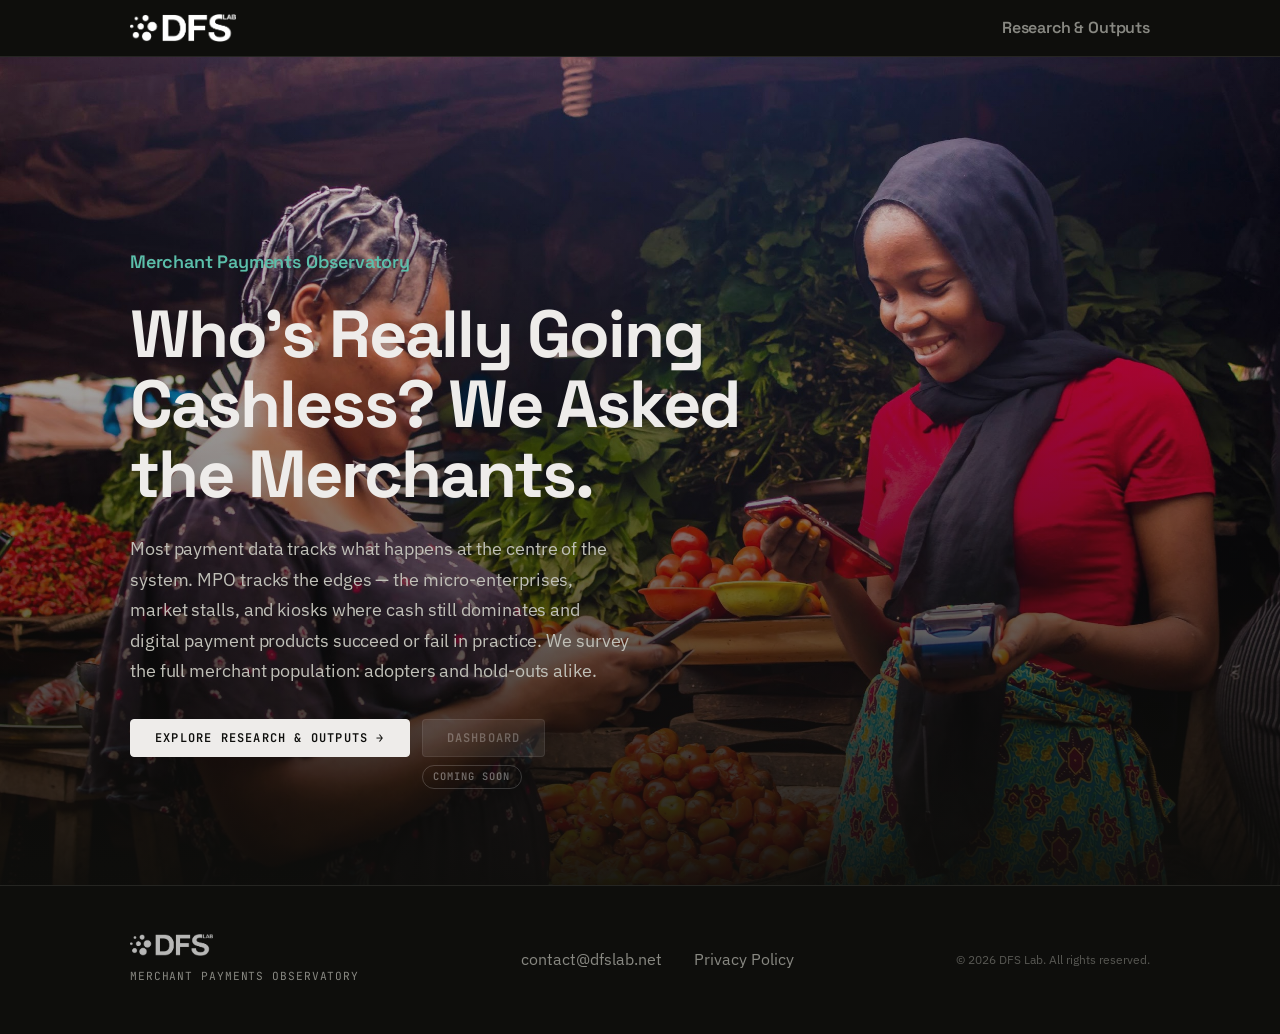
==== index.html @ a9be3bb3 "Add privacy policy page, remove Terms of Use, improve MPO title - Creates privacy.html with DFS Lab " ====
<!--
  ============================================================
  MPO — Merchant Payments Observatory — Splash Page
  ============================================================

  TECH STACK DECISION
  -------------------
  Plain HTML + CSS. No framework, no build step. The brief asks
  to "quickly spin up a website." A static file drops directly
  onto any host (Netlify, Vercel static, GitHub Pages, S3) with
  zero configuration. JS is not required here; all interactivity
  (disabled state, hover states) is handled in CSS.

  HOW THIS TRANSLATES JAKE'S BRIEF
  ---------------------------------
  Brief: "simple splash page with a short few sentences about
  the project with two paths — one to research/outputs, one to
  the dashboard (greyed out / under construction)."

  Page sections:
    1. <header>   — DFS Lab logo + nav link to Research & Outputs.
    2. <section.hero> — Project title, 2-sentence description, two
                        CTAs. Split layout: text left, photo right on
                        desktop. The photo is sourced directly from the
                        Ethiopia Merchant Survey deck.
    3. <section.reports> — Preview of what lives under Research & Outputs;
                           shows the real Ethiopia survey report and its
                           launch date. Gives visitors a reason to return.
    4. <footer>   — DFS Lab identity, contact, legal.

  Content hierarchy:
    - "Merchant Payments Observatory" eyebrow + "MPO" H1 establish
      identity immediately.
    - Description (from the real deck) explains the project before
      the user makes any click decision.
    - CTAs are visually clear: Research & Outputs is enabled (teal);
      Dashboard is suppressed (gray, "Coming Soon") to signal intent
      without confusion.

  Button states:
    - "Research & Outputs" → fully enabled, primary teal → research.html
    - "Dashboard" → aria-disabled, grayed out, pointer-events: none,
      "Coming Soon" badge. Intentionally labelled so users understand
      it is planned, not broken.

  FUTURE PAGES
  ------------
  When /dashboard is ready:
    - Remove aria-disabled="true", class "btn--disabled", and the
      <span class="badge badge--soon"> from the Dashboard button.
    - Change its href from "#" to "/dashboard" (or dashboard.html).
  ============================================================
-->
<!DOCTYPE html>
<html lang="en">
  <head>
    <meta charset="UTF-8" />
    <meta name="viewport" content="width=device-width, initial-scale=1.0" />

    <title>Merchant Payments Observatory | Digital Payment Research in Ethiopia, Nigeria &amp; Pakistan</title>
    <meta
      name="description"
      content="MPO is a multi-country research initiative producing nationally representative survey evidence on merchant digital payment adoption. Baseline findings for Ethiopia now available."
    />

    <link rel="icon" type="image/png" sizes="32x32" href="assets/favicon-32.png" />
    <link rel="apple-touch-icon" sizes="180x180" href="assets/favicon-180.png" />

    <link rel="preconnect" href="https://fonts.googleapis.com" />
    <link rel="preconnect" href="https://fonts.gstatic.com" crossorigin />
    <link
      href="https://fonts.googleapis.com/css2?family=IBM+Plex+Sans:ital,wght@0,400;0,500;0,600;0,700;1,400&family=JetBrains+Mono:wght@500;600;700&family=Space+Grotesk:wght@400;500;600;700&display=swap"
      rel="stylesheet"
    />

    <link rel="stylesheet" href="style.css" />
  </head>

  <body>
    <!-- ===================== HEADER / NAV ===================== -->
    <header class="site-header">
      <div class="container">
        <nav class="nav" aria-label="Main navigation">

          <!-- DFS Lab logo — sourced from the Ethiopia Merchant Survey deck -->
          <a href="/" class="nav__logo-link" aria-label="MPO — Merchant Payments Observatory home">
            <img
              src="assets/dfs-lab-logo.png"
              alt="DFS Lab"
              class="nav__logo"
              width="120"
              height="32"
            />
          </a>

          <div class="nav__links">
            <!-- Links to the Research & Outputs index page -->
            <a href="research.html" class="nav__link">Research &amp; Outputs</a>
            <!--
              Dashboard nav link omitted until /dashboard is live.
              When ready, add:
              <a href="dashboard.html" class="nav__link">Dashboard</a>
            -->
          </div>
        </nav>
      </div>
    </header>

    <!-- ===================== MAIN CONTENT ===================== -->
    <main>

      <!-- ---- HERO ---- -->
      <!--
        Split layout on desktop: text left, photo right.
        Photo (assets/hero-merchant.png) is taken directly from the
        Ethiopia Merchant Survey presentation deck.
      -->
      <section class="hero" aria-labelledby="hero-heading">
        <div class="container hero__inner">

          <div class="hero__content">
            <p class="hero__eyebrow hero__eyebrow--title">Merchant Payments Observatory</p>

            <h1 class="hero__title" id="hero-heading">Who's Really Going Cashless? We Asked the Merchants.</h1>

            <p class="hero__description">
              Most payment data tracks what happens at the centre of the system.
              MPO tracks the edges — the micro-enterprises, market stalls, and
              kiosks where cash still dominates and digital payment products
              succeed or fail in practice. We survey the full merchant
              population: adopters and hold-outs alike.
            </p>

            <div class="hero__ctas">

              <!-- PRIMARY CTA — links to the Research & Outputs index page -->
              <a href="research.html" class="btn btn--primary">
                Explore Research &amp; Outputs →
              </a>

              <!--
                SECONDARY CTA — Dashboard (disabled until live).
                UPDATE: When Dashboard is ready:
                  1. Remove aria-disabled="true"
                  2. Remove class "btn--disabled"
                  3. Change href from "#" to "dashboard.html"
                  4. Remove the <span class="badge badge--soon"> element
              -->
              <div class="cta-group__disabled-wrapper">
                <a
                  href="#"
                  class="btn btn--disabled"
                  aria-disabled="true"
                  tabindex="-1"
                  aria-label="Dashboard — coming soon"
                >
                  Dashboard
                </a>
                <span class="badge badge--soon">Coming Soon</span>
              </div>

            </div>
          </div>

        </div>
      </section>

    </main>

    <!-- ===================== FOOTER ===================== -->
    <footer class="site-footer">
      <div class="container footer__inner">

        <div class="footer__brand">
          <img
            src="assets/dfs-lab-logo.png"
            alt="DFS Lab"
            class="footer__logo"
          />
          <!-- UPDATE: Replace with real tagline if different -->
          <span class="footer__tagline">Merchant Payments Observatory</span>
        </div>

        <nav class="footer__links" aria-label="Footer navigation">
          <!-- UPDATE: Replace with real contact email and legal page URLs -->
          <a href="mailto:contact@dfslab.net" class="footer__link">
            contact@dfslab.net
          </a>
          <a href="privacy.html" class="footer__link">Privacy Policy</a>
        </nav>

        <!-- UPDATE: Update year as needed -->
        <p class="footer__legal">
          &copy; 2026 DFS Lab. All rights reserved.
        </p>

      </div>
    </footer>

  </body>
</html>
---- style.css ----
/*
  ============================================================
  MPO — Stylesheet
  Styled to match dfsweb ribbit theme
  ============================================================

  COLORS (dfsweb ribbit)
  ----------------------
  Background:      #0E0E0C
  Surface:         #151513
  Border:          #252522
  Border hover:    #3A3A36
  Text primary:    #EEECEA
  Text secondary:  #C0C0B8
  Text muted:      #888882
  Accent (teal):   #5BBFAA
  Accent hover:    #7DD4C2

  FONTS (dfsweb)
  --------------
  Display:  Space Grotesk  — headings
  Body:     IBM Plex Sans  — body copy
  Mono:     JetBrains Mono — eyebrows, labels, meta

  BUTTONS (ribbit)
  ----------------
  Primary: near-white fill (#EEECEA), dark text, teal on hover
  Outline: transparent, border #3A3A36, text secondary
  Radius: 4px (not pill)
  ============================================================
*/


/* ============================================================
   CUSTOM PROPERTIES
   ============================================================ */
:root {
  --color-accent:          #5BBFAA;
  --color-accent-hover:    #7DD4C2;
  --color-accent-dim:      #1A3D38;

  --color-bg:              #0E0E0C;
  --color-surface:         #151513;
  --color-border:          #252522;
  --color-border-hover:    #3A3A36;

  --color-text:            #EEECEA;
  --color-text-secondary:  #C0C0B8;
  --color-text-muted:      #888882;

  --color-disabled-bg:     #252522;
  --color-disabled-text:   #555550;

  /* Legacy aliases used in a few places */
  --color-primary:         #5BBFAA;
  --color-primary-dark:    #3FA390;
  --color-primary-light:   #1A3D38;
  --color-ink:             #EEECEA;

  --font-sans:     'IBM Plex Sans',  system-ui, -apple-system, sans-serif;
  --font-display:  'Space Grotesk',  'IBM Plex Sans', system-ui, sans-serif;
  --font-mono:     'JetBrains Mono', ui-monospace, 'Cascadia Code', monospace;

  --text-xs:   0.75rem;
  --text-sm:   1rem;
  --text-base: 1rem;
  --text-md:   1.125rem;
  --text-lg:   1.375rem;
  --text-xl:   1.75rem;
  --text-2xl:  2.25rem;
  --text-3xl:  3rem;

  --sp-1:  0.25rem;
  --sp-2:  0.5rem;
  --sp-3:  0.75rem;
  --sp-4:  1rem;
  --sp-5:  1.25rem;
  --sp-6:  1.5rem;
  --sp-8:  2rem;
  --sp-10: 2.5rem;
  --sp-12: 3rem;
  --sp-16: 4rem;
  --sp-20: 5rem;
  --sp-24: 6rem;

  /* Keep legacy space vars pointing at sp equivalents */
  --space-xs:  var(--sp-1);
  --space-sm:  var(--sp-2);
  --space-md:  var(--sp-4);
  --space-lg:  var(--sp-6);
  --space-xl:  var(--sp-8);
  --space-2xl: var(--sp-12);
  --space-3xl: var(--sp-16);
  --space-4xl: var(--sp-20);
  --space-5xl: var(--sp-24);

  --container-max: 1100px;
  --container-pad: var(--sp-10);

  --radius-sm:   4px;
  --radius-md:   8px;
  --radius-lg:   8px;
  --radius-xl:   8px;
  --radius-full: 9999px;

  --transition: 180ms ease;
  --transition-fast: 180ms ease;
  --transition-base: 180ms ease;
}


/* ============================================================
   RESET & BASE
   ============================================================ */
*, *::before, *::after {
  box-sizing: border-box;
  margin: 0;
  padding: 0;
}

html {
  font-size: 16px;
  scroll-behavior: smooth;
  -webkit-text-size-adjust: 100%;
}

body {
  font-family: var(--font-sans);
  font-size: var(--text-base);
  line-height: 1.6;
  color: var(--color-text);
  background-color: var(--color-bg);
  -webkit-font-smoothing: antialiased;
  -moz-osx-font-smoothing: grayscale;
}

img, svg { display: block; max-width: 100%; }
a { color: inherit; text-decoration: none; }
ul { list-style: none; }
button { font-family: inherit; cursor: pointer; }


/* ============================================================
   LAYOUT
   ============================================================ */
.container {
  width: 100%;
  max-width: var(--container-max);
  margin-inline: auto;
  padding-inline: var(--container-pad);
}

@media (max-width: 480px) {
  :root { --container-pad: var(--sp-5); }
}


/* ============================================================
   HEADER / NAV — flat, no blur (ribbit)
   ============================================================ */
.site-header {
  position: sticky;
  top: 0;
  z-index: 100;
  background-color: var(--color-bg);
  border-bottom: 1px solid var(--color-border);
}

.nav {
  display: flex;
  align-items: center;
  justify-content: space-between;
  height: 56px;
  gap: var(--sp-8);
}

.nav__logo-link {
  display: flex;
  align-items: center;
  text-decoration: none;
  flex-shrink: 0;
}

/* Invert logo to be visible on dark background */
.nav__logo {
  height: 28px;
  width: auto;
  display: block;
  filter: brightness(0) invert(1);
}

.nav__links {
  display: flex;
  align-items: center;
  gap: var(--sp-8);
}

.nav__link {
  font-family: var(--font-display);
  font-size: var(--text-base);
  font-weight: 600;
  letter-spacing: -0.01em;
  color: var(--color-text-muted);
  text-decoration: none;
  transition: color var(--transition);
}

.nav__link:hover { color: var(--color-text); }

.nav__link:focus-visible {
  outline: 2px solid var(--color-accent);
  outline-offset: 3px;
  border-radius: var(--radius-sm);
}


/* ============================================================
   BUTTONS — ribbit style
   ============================================================ */
.btn {
  display: inline-flex;
  align-items: center;
  justify-content: center;
  gap: var(--sp-2);
  padding: var(--sp-3) var(--sp-6);
  font-family: var(--font-mono);
  font-size: 0.75rem;
  font-weight: 600;
  letter-spacing: 0.1em;
  text-transform: uppercase;
  line-height: 1;
  border-radius: var(--radius-sm);
  border: 1.5px solid transparent;
  text-decoration: none;
  transition:
    background-color var(--transition),
    border-color var(--transition),
    color var(--transition);
  white-space: nowrap;
  cursor: pointer;
}

/* Primary — near-white fill, dark text; teal on hover */
.btn--primary {
  background-color: var(--color-text);
  border-color: var(--color-text);
  color: var(--color-bg);
}

.btn--primary:hover {
  background-color: var(--color-accent);
  border-color: var(--color-accent);
  color: var(--color-bg);
}

.btn--primary:focus-visible {
  outline: 2px solid var(--color-accent);
  outline-offset: 3px;
}

/* Outline — dark border, secondary text */
.btn--outline {
  background-color: transparent;
  border-color: var(--color-border-hover);
  color: var(--color-text-secondary);
}

.btn--outline:hover {
  border-color: var(--color-text-secondary);
  color: var(--color-text);
}

.btn--outline:focus-visible {
  outline: 2px solid var(--color-accent);
  outline-offset: 3px;
}

/* Disabled */
.btn--disabled {
  background-color: var(--color-disabled-bg);
  border-color: var(--color-disabled-bg);
  color: var(--color-disabled-text);
  cursor: not-allowed;
  pointer-events: none;
}

.cta-group__disabled-wrapper {
  display: flex;
  flex-direction: column;
  align-items: flex-start;
  gap: var(--sp-2);
}


/* ============================================================
   BADGES
   ============================================================ */
.badge {
  display: inline-flex;
  align-items: center;
  padding: 0.2rem 0.65rem;
  font-family: var(--font-mono);
  font-size: 0.65rem;
  font-weight: 600;
  letter-spacing: 0.1em;
  text-transform: uppercase;
  border-radius: var(--radius-full);
  border: 1px solid transparent;
  line-height: 1.5;
  white-space: nowrap;
}

.badge--soon {
  background-color: var(--color-surface);
  border-color: var(--color-border);
  color: var(--color-text-muted);
}

.badge--launching {
  background-color: var(--color-accent-dim);
  border-color: #2E6B5E;
  color: var(--color-accent);
}


/* ============================================================
   HERO — full-bleed background image
   ============================================================ */
.hero {
  position: relative;
  min-height: 92vh;
  display: flex;
  align-items: flex-end;
  background-color: var(--color-bg);
  background-image: url('assets/market-payment.jpg');
  background-size: cover;
  background-position: center 25%;
  overflow: hidden;
  padding-bottom: var(--sp-24);
}

.hero::before {
  content: '';
  position: absolute;
  inset: 0;
  background: linear-gradient(
    to top,
    rgba(14, 14, 12, 0.95) 0%,
    rgba(14, 14, 12, 0.55) 40%,
    rgba(14, 14, 12, 0.08) 100%
  );
}

.hero__inner {
  position: relative;
  z-index: 1;
  width: 100%;
}

.hero__content {
  display: flex;
  flex-direction: column;
  gap: var(--sp-6);
  max-width: 640px;
}

.hero__eyebrow {
  font-family: var(--font-mono);
  font-size: 0.7rem;
  font-weight: 600;
  letter-spacing: 0.14em;
  text-transform: uppercase;
  color: var(--color-accent);
}

.hero__eyebrow--title {
  font-family: var(--font-display);
  font-size: var(--text-md);
  font-weight: 600;
  letter-spacing: -0.01em;
  text-transform: none;
  color: var(--color-accent);
}

.hero__title {
  font-family: var(--font-display);
  font-size: clamp(2rem, 5.2vw, 4.2rem);
  font-weight: 700;
  letter-spacing: -0.03em;
  line-height: 1.05;
  color: var(--color-text);
}

.hero__description {
  font-family: var(--font-sans);
  font-size: var(--text-md);
  font-weight: 400;
  color: var(--color-text-secondary);
  line-height: 1.7;
  max-width: 500px;
  letter-spacing: -0.005em;
}

.hero__ctas {
  display: flex;
  flex-wrap: wrap;
  align-items: flex-start;
  gap: var(--sp-3);
  padding-top: var(--sp-2);
}

/* On dark hero background, primary button uses accent colour */
.hero .btn--primary {
  background-color: var(--color-text);
  border-color: var(--color-text);
  color: var(--color-bg);
}

.hero .btn--primary:hover {
  background-color: var(--color-accent);
  border-color: var(--color-accent);
}

.hero .btn--disabled {
  background-color: rgba(255, 255, 255, 0.08);
  border-color: rgba(255, 255, 255, 0.08);
  color: rgba(255, 255, 255, 0.28);
}

.hero .badge--soon {
  background-color: transparent;
  border-color: rgba(255, 255, 255, 0.18);
  color: rgba(255, 255, 255, 0.38);
}


/* ============================================================
   FOOTER
   ============================================================ */
.site-footer {
  background-color: var(--color-bg);
  border-top: 1px solid var(--color-border);
  padding-block: var(--sp-12);
}

.footer__inner {
  display: flex;
  flex-direction: column;
  gap: var(--sp-8);
}

@media (min-width: 768px) {
  .footer__inner {
    flex-direction: row;
    align-items: center;
    justify-content: space-between;
  }
}

.footer__brand {
  display: flex;
  flex-direction: column;
  gap: var(--sp-3);
}

.footer__logo {
  height: 22px;
  width: auto;
  display: block;
  align-self: flex-start;
  filter: brightness(0) invert(1);
  opacity: 0.7;
}

.footer__tagline {
  font-family: var(--font-mono);
  font-size: 0.7rem;
  letter-spacing: 0.08em;
  text-transform: uppercase;
  color: var(--color-text-muted);
}

.footer__links {
  display: flex;
  flex-wrap: wrap;
  gap: var(--sp-4) var(--sp-8);
  align-items: center;
}

.footer__link {
  font-size: var(--text-base);
  color: var(--color-text-muted);
  text-decoration: none;
  transition: color var(--transition);
}

.footer__link:hover { color: var(--color-text); }

.footer__link:focus-visible {
  outline: 2px solid var(--color-accent);
  outline-offset: 3px;
  border-radius: var(--radius-sm);
}

.footer__legal {
  font-size: 0.75rem;
  color: var(--color-text-muted);
  opacity: 0.6;
}

@media (min-width: 768px) {
  .footer__legal { text-align: right; white-space: nowrap; }
}


/* ============================================================
   MOBILE
   ============================================================ */
@media (max-width: 575px) {
  .hero {
    min-height: 85vh;
    padding-bottom: var(--sp-16);
    background-position: 60% 25%;
  }
}


/* ============================================================
   ACCESSIBILITY — reduced motion
   ============================================================ */
@media (prefers-reduced-motion: reduce) {
  *, *::before, *::after {
    transition-duration: 0.01ms !important;
    animation-duration: 0.01ms !important;
  }
}
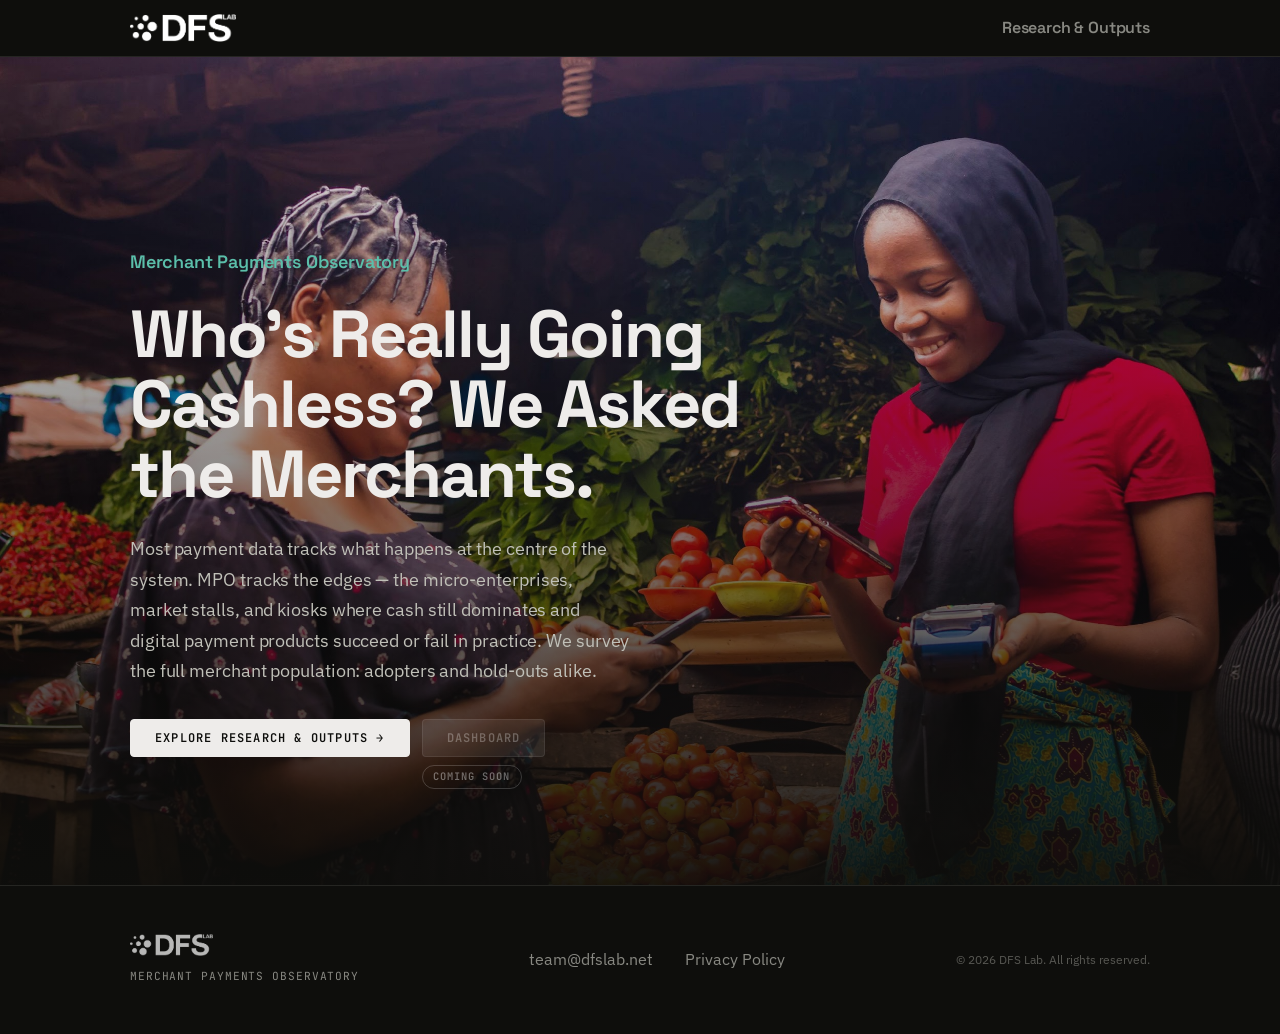
==== commit 42a11042: "Update footer email to team@dfslab.net across all pages Co-Authored-By: Claude Sonnet 4.6 <noreply@a" ====
--- a/index.html
+++ b/index.html
@@ -183,8 +183,8 @@
 
         <nav class="footer__links" aria-label="Footer navigation">
           <!-- UPDATE: Replace with real contact email and legal page URLs -->
-          <a href="mailto:contact@dfslab.net" class="footer__link">
-            contact@dfslab.net
+          <a href="mailto:team@dfslab.net" class="footer__link">
+            team@dfslab.net
           </a>
           <a href="privacy.html" class="footer__link">Privacy Policy</a>
         </nav>
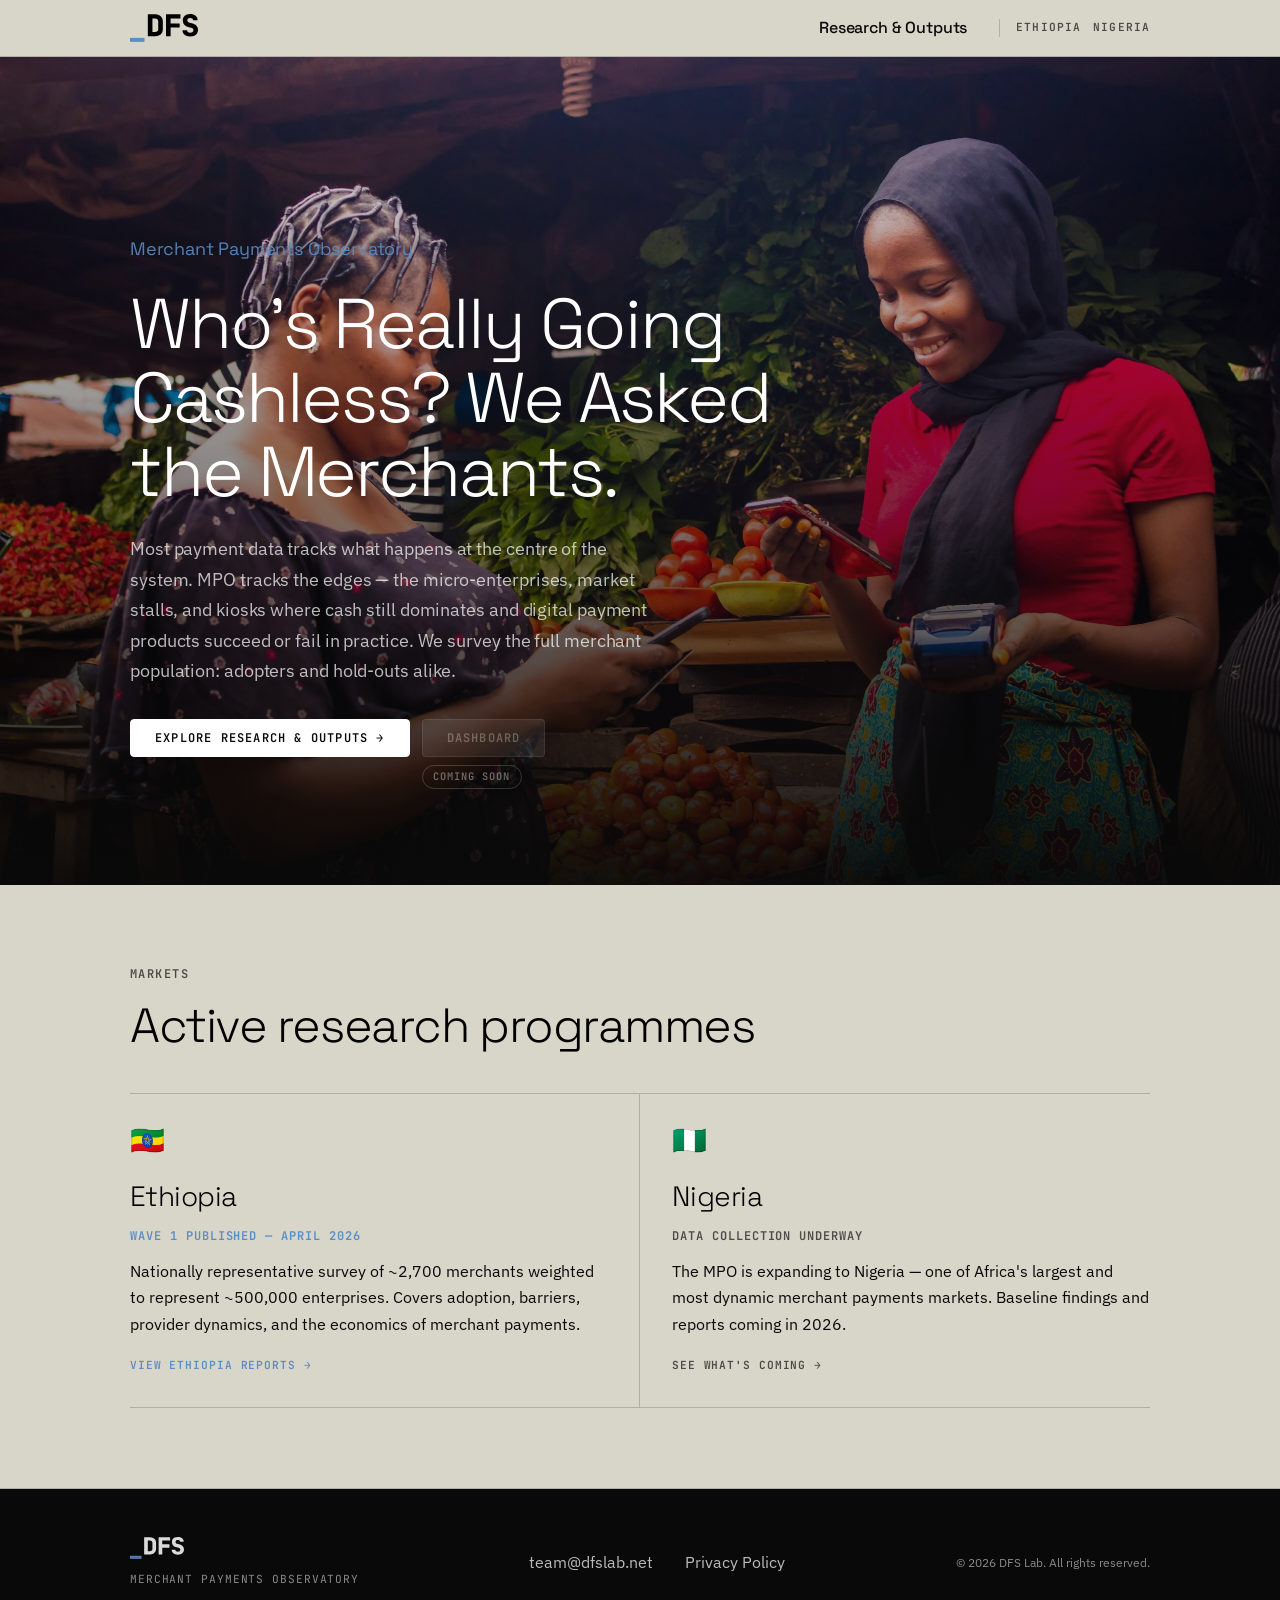
==== commit b6eaa877: "Rebrand to DFS mono theme and add Nigeria country support - Apply DFS mono theme: warm stone #D8D5C9" ====
--- a/index.html
+++ b/index.html
@@ -1,66 +1,13 @@
-<!--
-  ============================================================
-  MPO — Merchant Payments Observatory — Splash Page
-  ============================================================
-
-  TECH STACK DECISION
-  -------------------
-  Plain HTML + CSS. No framework, no build step. The brief asks
-  to "quickly spin up a website." A static file drops directly
-  onto any host (Netlify, Vercel static, GitHub Pages, S3) with
-  zero configuration. JS is not required here; all interactivity
-  (disabled state, hover states) is handled in CSS.
-
-  HOW THIS TRANSLATES JAKE'S BRIEF
-  ---------------------------------
-  Brief: "simple splash page with a short few sentences about
-  the project with two paths — one to research/outputs, one to
-  the dashboard (greyed out / under construction)."
-
-  Page sections:
-    1. <header>   — DFS Lab logo + nav link to Research & Outputs.
-    2. <section.hero> — Project title, 2-sentence description, two
-                        CTAs. Split layout: text left, photo right on
-                        desktop. The photo is sourced directly from the
-                        Ethiopia Merchant Survey deck.
-    3. <section.reports> — Preview of what lives under Research & Outputs;
-                           shows the real Ethiopia survey report and its
-                           launch date. Gives visitors a reason to return.
-    4. <footer>   — DFS Lab identity, contact, legal.
-
-  Content hierarchy:
-    - "Merchant Payments Observatory" eyebrow + "MPO" H1 establish
-      identity immediately.
-    - Description (from the real deck) explains the project before
-      the user makes any click decision.
-    - CTAs are visually clear: Research & Outputs is enabled (teal);
-      Dashboard is suppressed (gray, "Coming Soon") to signal intent
-      without confusion.
-
-  Button states:
-    - "Research & Outputs" → fully enabled, primary teal → research.html
-    - "Dashboard" → aria-disabled, grayed out, pointer-events: none,
-      "Coming Soon" badge. Intentionally labelled so users understand
-      it is planned, not broken.
-
-  FUTURE PAGES
-  ------------
-  When /dashboard is ready:
-    - Remove aria-disabled="true", class "btn--disabled", and the
-      <span class="badge badge--soon"> from the Dashboard button.
-    - Change its href from "#" to "/dashboard" (or dashboard.html).
-  ============================================================
--->
 <!DOCTYPE html>
 <html lang="en">
   <head>
     <meta charset="UTF-8" />
     <meta name="viewport" content="width=device-width, initial-scale=1.0" />
 
-    <title>Merchant Payments Observatory | Digital Payment Research in Ethiopia, Nigeria &amp; Pakistan</title>
+    <title>Merchant Payments Observatory | Digital Payment Research in Ethiopia &amp; Nigeria</title>
     <meta
       name="description"
-      content="MPO is a multi-country research initiative producing nationally representative survey evidence on merchant digital payment adoption. Baseline findings for Ethiopia now available."
+      content="MPO is a multi-country research initiative producing nationally representative survey evidence on merchant digital payment adoption. Baseline findings for Ethiopia now available; Nigeria launching 2026."
     />
 
     <link rel="icon" type="image/png" sizes="32x32" href="assets/favicon-32.png" />
@@ -82,25 +29,20 @@
       <div class="container">
         <nav class="nav" aria-label="Main navigation">
 
-          <!-- DFS Lab logo — sourced from the Ethiopia Merchant Survey deck -->
           <a href="/" class="nav__logo-link" aria-label="MPO — Merchant Payments Observatory home">
             <img
-              src="assets/dfs-lab-logo.png"
-              alt="DFS Lab"
+              src="assets/logo-primary.svg"
+              alt="DFS"
               class="nav__logo"
-              width="120"
-              height="32"
             />
           </a>
 
           <div class="nav__links">
-            <!-- Links to the Research & Outputs index page -->
             <a href="research.html" class="nav__link">Research &amp; Outputs</a>
-            <!--
-              Dashboard nav link omitted until /dashboard is live.
-              When ready, add:
-              <a href="dashboard.html" class="nav__link">Dashboard</a>
-            -->
+            <div class="nav__country-links">
+              <a href="research.html#ethiopia" class="nav__country-link">Ethiopia</a>
+              <a href="research.html#nigeria" class="nav__country-link">Nigeria</a>
+            </div>
           </div>
         </nav>
       </div>
@@ -110,11 +52,6 @@
     <main>
 
       <!-- ---- HERO ---- -->
-      <!--
-        Split layout on desktop: text left, photo right.
-        Photo (assets/hero-merchant.png) is taken directly from the
-        Ethiopia Merchant Survey presentation deck.
-      -->
       <section class="hero" aria-labelledby="hero-heading">
         <div class="container hero__inner">
 
@@ -133,19 +70,10 @@
 
             <div class="hero__ctas">
 
-              <!-- PRIMARY CTA — links to the Research & Outputs index page -->
               <a href="research.html" class="btn btn--primary">
                 Explore Research &amp; Outputs →
               </a>
 
-              <!--
-                SECONDARY CTA — Dashboard (disabled until live).
-                UPDATE: When Dashboard is ready:
-                  1. Remove aria-disabled="true"
-                  2. Remove class "btn--disabled"
-                  3. Change href from "#" to "dashboard.html"
-                  4. Remove the <span class="badge badge--soon"> element
-              -->
               <div class="cta-group__disabled-wrapper">
                 <a
                   href="#"
@@ -165,6 +93,56 @@
         </div>
       </section>
 
+      <!-- ---- COUNTRIES ---- -->
+      <section class="countries" aria-labelledby="countries-heading">
+        <div class="container">
+
+          <div class="countries__header">
+            <p class="countries__eyebrow">Markets</p>
+            <h2 class="countries__title" id="countries-heading">Active research programmes</h2>
+          </div>
+
+          <div class="countries__grid">
+
+            <!-- Ethiopia — live -->
+            <a href="research.html#ethiopia" class="country-card country-card--active">
+              <div class="country-card__flag">🇪🇹</div>
+              <div class="country-card__body">
+                <p class="country-card__name">Ethiopia</p>
+                <p class="country-card__status">Wave 1 published — April 2026</p>
+                <p class="country-card__desc">
+                  Nationally representative survey of ~2,700 merchants weighted
+                  to represent ~500,000 enterprises. Covers adoption, barriers,
+                  provider dynamics, and the economics of merchant payments.
+                </p>
+              </div>
+              <span class="country-card__cta">
+                View Ethiopia reports →
+              </span>
+            </a>
+
+            <!-- Nigeria — launching -->
+            <a href="research.html#nigeria" class="country-card">
+              <div class="country-card__flag">🇳🇬</div>
+              <div class="country-card__body">
+                <p class="country-card__name">Nigeria</p>
+                <p class="country-card__status">Data collection underway</p>
+                <p class="country-card__desc">
+                  The MPO is expanding to Nigeria — one of Africa's largest and
+                  most dynamic merchant payments markets. Baseline findings
+                  and reports coming in 2026.
+                </p>
+              </div>
+              <span class="country-card__cta country-card__cta--muted">
+                See what's coming →
+              </span>
+            </a>
+
+          </div>
+
+        </div>
+      </section>
+
     </main>
 
     <!-- ===================== FOOTER ===================== -->
@@ -173,23 +151,20 @@
 
         <div class="footer__brand">
           <img
-            src="assets/dfs-lab-logo.png"
-            alt="DFS Lab"
+            src="assets/logo-reverse.svg"
+            alt="DFS"
             class="footer__logo"
           />
-          <!-- UPDATE: Replace with real tagline if different -->
           <span class="footer__tagline">Merchant Payments Observatory</span>
         </div>
 
         <nav class="footer__links" aria-label="Footer navigation">
-          <!-- UPDATE: Replace with real contact email and legal page URLs -->
           <a href="mailto:team@dfslab.net" class="footer__link">
             team@dfslab.net
           </a>
           <a href="privacy.html" class="footer__link">Privacy Policy</a>
         </nav>
 
-        <!-- UPDATE: Update year as needed -->
         <p class="footer__legal">
           &copy; 2026 DFS Lab. All rights reserved.
         </p>
--- a/style.css
+++ b/style.css
@@ -1,32 +1,35 @@
 /*
   ============================================================
   MPO — Stylesheet
-  Styled to match dfsweb ribbit theme
+  Aligned to DFS brand — "mono" theme
   ============================================================
 
-  COLORS (dfsweb ribbit)
-  ----------------------
-  Background:      #0E0E0C
-  Surface:         #151513
-  Border:          #252522
-  Border hover:    #3A3A36
-  Text primary:    #EEECEA
-  Text secondary:  #C0C0B8
-  Text muted:      #888882
-  Accent (teal):   #5BBFAA
-  Accent hover:    #7DD4C2
-
-  FONTS (dfsweb)
-  --------------
-  Display:  Space Grotesk  — headings
-  Body:     IBM Plex Sans  — body copy
-  Mono:     JetBrains Mono — eyebrows, labels, meta
-
-  BUTTONS (ribbit)
-  ----------------
-  Primary: near-white fill (#EEECEA), dark text, teal on hover
-  Outline: transparent, border #3A3A36, text secondary
-  Radius: 4px (not pill)
+  MONO THEME (dfsweb data-theme="mono")
+  --------------------------------------
+  Background:      #D8D5C9  (warm stone — all sections same surface)
+  Border:          rgba(0,0,0,0.18)
+  Border hover:    rgba(0,0,0,0.36)
+  Text primary:    #000000
+  Text secondary:  #090909
+  Text muted:      rgba(9,9,9,0.68)
+  Accent (blue):   #5B8DC5
+  Dark panel:      #090909 (footer)
+  Dark text:       #FFFFFF / rgba whites
+
+  BUTTONS
+  -------
+  Primary: black fill, stone text; hover → steel blue + white
+  Outline: transparent, dark border, dark text
+
+  CARDS
+  -----
+  Flat — transparent bg, no border-radius, border-bottom only
+
+  FONTS (DFS brand)
+  -----------------
+  Display:  Space Grotesk 300 — headings (thin)
+  Body:     IBM Plex Sans
+  Mono:     JetBrains Mono — labels, eyebrows, buttons
   ============================================================
 */
 
@@ -35,27 +38,27 @@
    CUSTOM PROPERTIES
    ============================================================ */
 :root {
-  --color-accent:          #5BBFAA;
-  --color-accent-hover:    #7DD4C2;
-  --color-accent-dim:      #1A3D38;
-
-  --color-bg:              #0E0E0C;
-  --color-surface:         #151513;
-  --color-border:          #252522;
-  --color-border-hover:    #3A3A36;
-
-  --color-text:            #EEECEA;
-  --color-text-secondary:  #C0C0B8;
-  --color-text-muted:      #888882;
-
-  --color-disabled-bg:     #252522;
-  --color-disabled-text:   #555550;
-
-  /* Legacy aliases used in a few places */
-  --color-primary:         #5BBFAA;
-  --color-primary-dark:    #3FA390;
-  --color-primary-light:   #1A3D38;
-  --color-ink:             #EEECEA;
+  --color-accent:          #5B8DC5;
+  --color-accent-hover:    #5B8DC5;
+  --color-accent-dim:      rgba(91, 141, 197, 0.12);
+
+  --color-bg:              #D8D5C9;   /* warm stone */
+  --color-surface:         #D8D5C9;   /* no elevation — same as bg */
+  --color-border:          rgba(0, 0, 0, 0.18);
+  --color-border-hover:    rgba(0, 0, 0, 0.36);
+
+  --color-text:            #000000;
+  --color-text-secondary:  #090909;
+  --color-text-muted:      rgba(9, 9, 9, 0.68);
+
+  --color-disabled-bg:     rgba(0, 0, 0, 0.1);
+  --color-disabled-text:   rgba(9, 9, 9, 0.35);
+
+  /* Dark panel tokens (footer, overlays) */
+  --mono-dark:             #090909;
+  --mono-dark-text:        #FFFFFF;
+  --mono-dark-secondary:   rgba(255, 255, 255, 0.72);
+  --mono-dark-muted:       rgba(255, 255, 255, 0.52);
 
   --font-sans:     'IBM Plex Sans',  system-ui, -apple-system, sans-serif;
   --font-display:  'Space Grotesk',  'IBM Plex Sans', system-ui, sans-serif;
@@ -83,29 +86,14 @@
   --sp-20: 5rem;
   --sp-24: 6rem;
 
-  /* Keep legacy space vars pointing at sp equivalents */
-  --space-xs:  var(--sp-1);
-  --space-sm:  var(--sp-2);
-  --space-md:  var(--sp-4);
-  --space-lg:  var(--sp-6);
-  --space-xl:  var(--sp-8);
-  --space-2xl: var(--sp-12);
-  --space-3xl: var(--sp-16);
-  --space-4xl: var(--sp-20);
-  --space-5xl: var(--sp-24);
-
   --container-max: 1100px;
   --container-pad: var(--sp-10);
 
   --radius-sm:   4px;
   --radius-md:   8px;
-  --radius-lg:   8px;
-  --radius-xl:   8px;
   --radius-full: 9999px;
 
   --transition: 180ms ease;
-  --transition-fast: 180ms ease;
-  --transition-base: 180ms ease;
 }
 
 
@@ -139,6 +127,12 @@
 ul { list-style: none; }
 button { font-family: inherit; cursor: pointer; }
 
+:focus-visible {
+  outline: 2px solid var(--color-accent);
+  outline-offset: 3px;
+  border-radius: var(--radius-sm);
+}
+
 
 /* ============================================================
    LAYOUT
@@ -156,7 +150,7 @@
 
 
 /* ============================================================
-   HEADER / NAV — flat, no blur (ribbit)
+   HEADER / NAV — flat stone, no blur
    ============================================================ */
 .site-header {
   position: sticky;
@@ -181,12 +175,10 @@
   flex-shrink: 0;
 }
 
-/* Invert logo to be visible on dark background */
 .nav__logo {
   height: 28px;
   width: auto;
   display: block;
-  filter: brightness(0) invert(1);
 }
 
 .nav__links {
@@ -198,14 +190,18 @@
 .nav__link {
   font-family: var(--font-display);
   font-size: var(--text-base);
-  font-weight: 600;
+  font-weight: 500;
   letter-spacing: -0.01em;
-  color: var(--color-text-muted);
+  color: var(--color-text-secondary);
   text-decoration: none;
   transition: color var(--transition);
 }
 
-.nav__link:hover { color: var(--color-text); }
+.nav__link:hover { color: var(--color-accent); }
+
+.nav__link--active {
+  color: var(--color-text);
+}
 
 .nav__link:focus-visible {
   outline: 2px solid var(--color-accent);
@@ -213,9 +209,32 @@
   border-radius: var(--radius-sm);
 }
 
-
-/* ============================================================
-   BUTTONS — ribbit style
+/* Country sub-links in nav */
+.nav__country-links {
+  display: flex;
+  align-items: center;
+  gap: var(--sp-3);
+  padding-left: var(--sp-4);
+  border-left: 1px solid var(--color-border);
+}
+
+.nav__country-link {
+  font-family: var(--font-mono);
+  font-size: 0.7rem;
+  font-weight: 600;
+  letter-spacing: 0.1em;
+  text-transform: uppercase;
+  color: var(--color-text-muted);
+  text-decoration: none;
+  transition: color var(--transition);
+}
+
+.nav__country-link:hover { color: var(--color-accent); }
+
+
+/* ============================================================
+   BUTTONS — mono style
+   Primary: black fill, stone text; hover → blue
    ============================================================ */
 .btn {
   display: inline-flex;
@@ -230,7 +249,7 @@
   text-transform: uppercase;
   line-height: 1;
   border-radius: var(--radius-sm);
-  border: 1.5px solid transparent;
+  border: 1px solid transparent;
   text-decoration: none;
   transition:
     background-color var(--transition),
@@ -240,7 +259,7 @@
   cursor: pointer;
 }
 
-/* Primary — near-white fill, dark text; teal on hover */
+/* Primary — black fill, stone text; blue on hover */
 .btn--primary {
   background-color: var(--color-text);
   border-color: var(--color-text);
@@ -250,7 +269,7 @@
 .btn--primary:hover {
   background-color: var(--color-accent);
   border-color: var(--color-accent);
-  color: var(--color-bg);
+  color: #FFFFFF;
 }
 
 .btn--primary:focus-visible {
@@ -258,7 +277,7 @@
   outline-offset: 3px;
 }
 
-/* Outline — dark border, secondary text */
+/* Outline */
 .btn--outline {
   background-color: transparent;
   border-color: var(--color-border-hover);
@@ -266,7 +285,7 @@
 }
 
 .btn--outline:hover {
-  border-color: var(--color-text-secondary);
+  border-color: var(--color-text);
   color: var(--color-text);
 }
 
@@ -311,27 +330,33 @@
 }
 
 .badge--soon {
-  background-color: var(--color-surface);
+  background-color: transparent;
   border-color: var(--color-border);
   color: var(--color-text-muted);
 }
 
 .badge--launching {
   background-color: var(--color-accent-dim);
-  border-color: #2E6B5E;
+  border-color: rgba(91, 141, 197, 0.3);
   color: var(--color-accent);
 }
 
-
-/* ============================================================
-   HERO — full-bleed background image
+.badge--nigeria {
+  background-color: rgba(200, 160, 60, 0.12);
+  border-color: rgba(200, 160, 60, 0.3);
+  color: rgba(140, 90, 0, 0.9);
+}
+
+
+/* ============================================================
+   HERO — full-bleed photo on stone-themed page
    ============================================================ */
 .hero {
   position: relative;
   min-height: 92vh;
   display: flex;
   align-items: flex-end;
-  background-color: var(--color-bg);
+  background-color: var(--mono-dark);
   background-image: url('assets/market-payment.jpg');
   background-size: cover;
   background-position: center 25%;
@@ -345,9 +370,9 @@
   inset: 0;
   background: linear-gradient(
     to top,
-    rgba(14, 14, 12, 0.95) 0%,
-    rgba(14, 14, 12, 0.55) 40%,
-    rgba(14, 14, 12, 0.08) 100%
+    rgba(9, 9, 9, 0.97) 0%,
+    rgba(9, 9, 9, 0.55) 40%,
+    rgba(9, 9, 9, 0.1) 100%
   );
 }
 
@@ -361,43 +386,44 @@
   display: flex;
   flex-direction: column;
   gap: var(--sp-6);
-  max-width: 640px;
-}
-
+  max-width: 680px;
+}
+
+/* Hero text — always on dark photo, always light */
 .hero__eyebrow {
   font-family: var(--font-mono);
   font-size: 0.7rem;
   font-weight: 600;
   letter-spacing: 0.14em;
   text-transform: uppercase;
-  color: var(--color-accent);
+  color: rgba(91, 141, 197, 0.9);
 }
 
 .hero__eyebrow--title {
   font-family: var(--font-display);
   font-size: var(--text-md);
-  font-weight: 600;
+  font-weight: 400;
   letter-spacing: -0.01em;
   text-transform: none;
-  color: var(--color-accent);
+  color: rgba(91, 141, 197, 0.9);
 }
 
 .hero__title {
   font-family: var(--font-display);
-  font-size: clamp(2rem, 5.2vw, 4.2rem);
-  font-weight: 700;
+  font-size: clamp(2.2rem, 5.5vw, 4.5rem);
+  font-weight: 300;
   letter-spacing: -0.03em;
   line-height: 1.05;
-  color: var(--color-text);
+  color: #FFFFFF;
 }
 
 .hero__description {
   font-family: var(--font-sans);
   font-size: var(--text-md);
   font-weight: 400;
-  color: var(--color-text-secondary);
+  color: var(--mono-dark-secondary);
   line-height: 1.7;
-  max-width: 500px;
+  max-width: 520px;
   letter-spacing: -0.005em;
 }
 
@@ -409,16 +435,17 @@
   padding-top: var(--sp-2);
 }
 
-/* On dark hero background, primary button uses accent colour */
+/* Hero buttons — white fill on dark photo, matching mono pattern */
 .hero .btn--primary {
-  background-color: var(--color-text);
-  border-color: var(--color-text);
-  color: var(--color-bg);
+  background-color: #FFFFFF;
+  border-color: #FFFFFF;
+  color: var(--mono-dark);
 }
 
 .hero .btn--primary:hover {
   background-color: var(--color-accent);
   border-color: var(--color-accent);
+  color: #FFFFFF;
 }
 
 .hero .btn--disabled {
@@ -435,12 +462,146 @@
 
 
 /* ============================================================
-   FOOTER
+   COUNTRIES SECTION — homepage market overview
+   ============================================================ */
+.countries {
+  padding-block: var(--sp-20);
+  border-bottom: 1px solid var(--color-border);
+}
+
+.countries__header {
+  margin-bottom: var(--sp-10);
+}
+
+.countries__eyebrow {
+  font-family: var(--font-mono);
+  font-size: var(--text-xs);
+  font-weight: 600;
+  letter-spacing: 0.12em;
+  text-transform: uppercase;
+  color: var(--color-text-muted);
+  margin-bottom: var(--sp-4);
+}
+
+.countries__title {
+  font-family: var(--font-display);
+  font-size: clamp(1.8rem, 4vw, 3rem);
+  font-weight: 300;
+  letter-spacing: -0.03em;
+  line-height: 1.1;
+  color: var(--color-text);
+}
+
+.countries__grid {
+  display: grid;
+  grid-template-columns: 1fr;
+  gap: 0;
+  border-top: 1px solid var(--color-border);
+}
+
+@media (min-width: 600px) {
+  .countries__grid {
+    grid-template-columns: 1fr 1fr;
+  }
+}
+
+/* Flat mono card — border-bottom only, no radius, no shadow */
+.country-card {
+  display: flex;
+  flex-direction: column;
+  gap: var(--sp-5);
+  padding: var(--sp-8) 0;
+  border-bottom: 1px solid var(--color-border);
+  text-decoration: none;
+  color: inherit;
+  transition: background var(--transition);
+}
+
+@media (min-width: 600px) {
+  .country-card:nth-child(odd) {
+    padding-right: var(--sp-8);
+    border-right: 1px solid var(--color-border);
+  }
+  .country-card:nth-child(even) {
+    padding-left: var(--sp-8);
+  }
+}
+
+.country-card:hover {
+  background: rgba(0, 0, 0, 0.03);
+}
+
+.country-card__flag {
+  font-size: 1.75rem;
+  line-height: 1;
+}
+
+.country-card__body {
+  flex: 1;
+  display: flex;
+  flex-direction: column;
+  gap: var(--sp-2);
+}
+
+.country-card__name {
+  font-family: var(--font-display);
+  font-size: var(--text-xl);
+  font-weight: 300;
+  letter-spacing: -0.02em;
+  color: var(--color-text);
+}
+
+.country-card__status {
+  font-family: var(--font-mono);
+  font-size: var(--text-xs);
+  font-weight: 600;
+  letter-spacing: 0.08em;
+  text-transform: uppercase;
+  color: var(--color-text-muted);
+}
+
+.country-card--active .country-card__status {
+  color: var(--color-accent);
+}
+
+.country-card__desc {
+  font-family: var(--font-sans);
+  font-size: var(--text-base);
+  color: var(--color-text-secondary);
+  line-height: 1.65;
+  margin-top: var(--sp-1);
+}
+
+.country-card__cta {
+  font-family: var(--font-mono);
+  font-size: 0.7rem;
+  font-weight: 600;
+  letter-spacing: 0.08em;
+  text-transform: uppercase;
+  color: var(--color-accent);
+  display: flex;
+  align-items: center;
+  gap: var(--sp-2);
+  transition: gap var(--transition);
+}
+
+.country-card:hover .country-card__cta {
+  gap: var(--sp-3);
+}
+
+.country-card__cta--muted {
+  color: var(--color-text-muted);
+}
+
+
+/* ============================================================
+   FOOTER — dark panel (mono dark)
    ============================================================ */
 .site-footer {
-  background-color: var(--color-bg);
-  border-top: 1px solid var(--color-border);
+  background-color: var(--mono-dark);
+  border-top: none;
   padding-block: var(--sp-12);
+  color: var(--mono-dark-text);
 }
 
 .footer__inner {
@@ -468,8 +629,7 @@
   width: auto;
   display: block;
   align-self: flex-start;
-  filter: brightness(0) invert(1);
-  opacity: 0.7;
+  opacity: 0.85;
 }
 
 .footer__tagline {
@@ -477,7 +637,7 @@
   font-size: 0.7rem;
   letter-spacing: 0.08em;
   text-transform: uppercase;
-  color: var(--color-text-muted);
+  color: var(--mono-dark-muted);
 }
 
 .footer__links {
@@ -489,12 +649,12 @@
 
 .footer__link {
   font-size: var(--text-base);
-  color: var(--color-text-muted);
+  color: var(--mono-dark-secondary);
   text-decoration: none;
   transition: color var(--transition);
 }
 
-.footer__link:hover { color: var(--color-text); }
+.footer__link:hover { color: var(--color-accent); }
 
 .footer__link:focus-visible {
   outline: 2px solid var(--color-accent);
@@ -504,8 +664,7 @@
 
 .footer__legal {
   font-size: 0.75rem;
-  color: var(--color-text-muted);
-  opacity: 0.6;
+  color: var(--mono-dark-muted);
 }
 
 @media (min-width: 768px) {
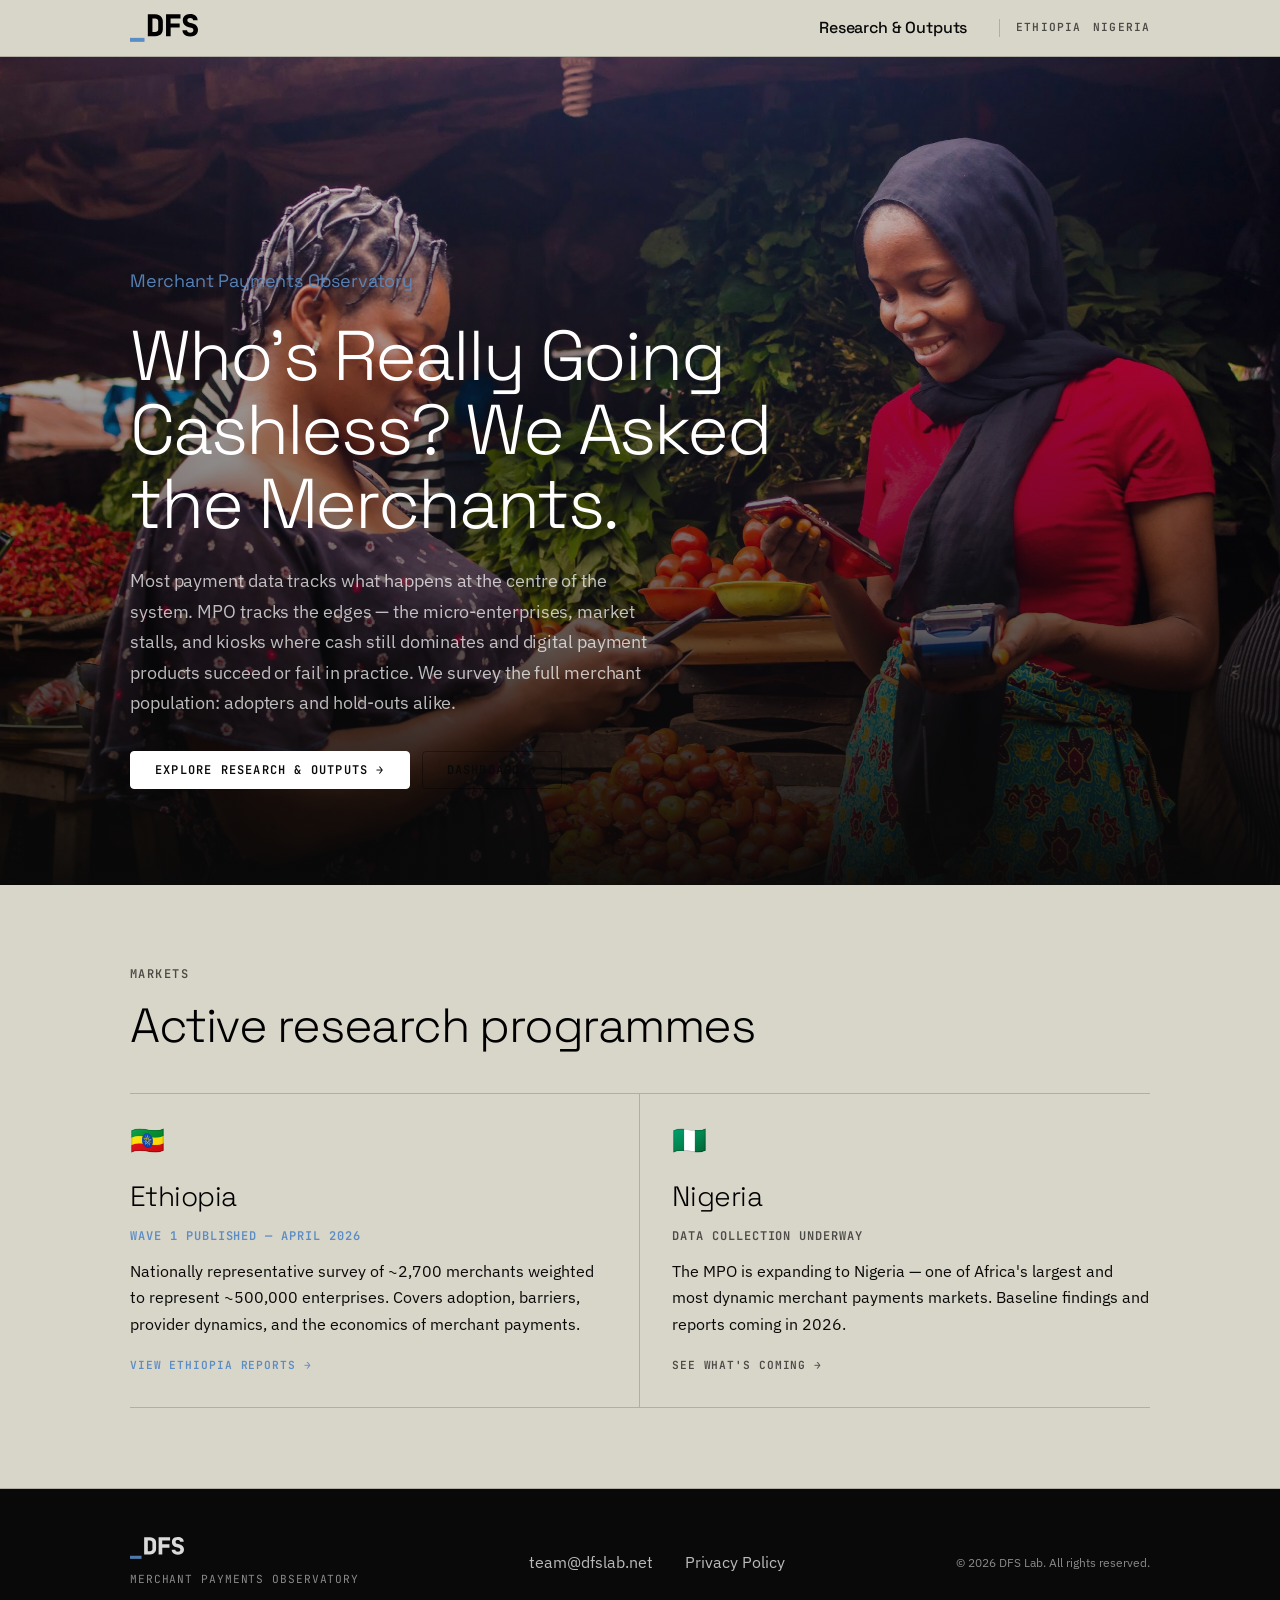
==== commit 5ab46067: "Enable Dashboard link to mpodashboard.dfslab.net Co-Authored-By: Claude Sonnet 4.6 <noreply@anthropi" ====
--- a/index.html
+++ b/index.html
@@ -74,18 +74,9 @@
                 Explore Research &amp; Outputs →
               </a>
 
-              <div class="cta-group__disabled-wrapper">
-                <a
-                  href="#"
-                  class="btn btn--disabled"
-                  aria-disabled="true"
-                  tabindex="-1"
-                  aria-label="Dashboard — coming soon"
-                >
-                  Dashboard
-                </a>
-                <span class="badge badge--soon">Coming Soon</span>
-              </div>
+              <a href="http://mpodashboard.dfslab.net/dashboard" class="btn btn--outline" target="_blank" rel="noopener">
+                Dashboard →
+              </a>
 
             </div>
           </div>
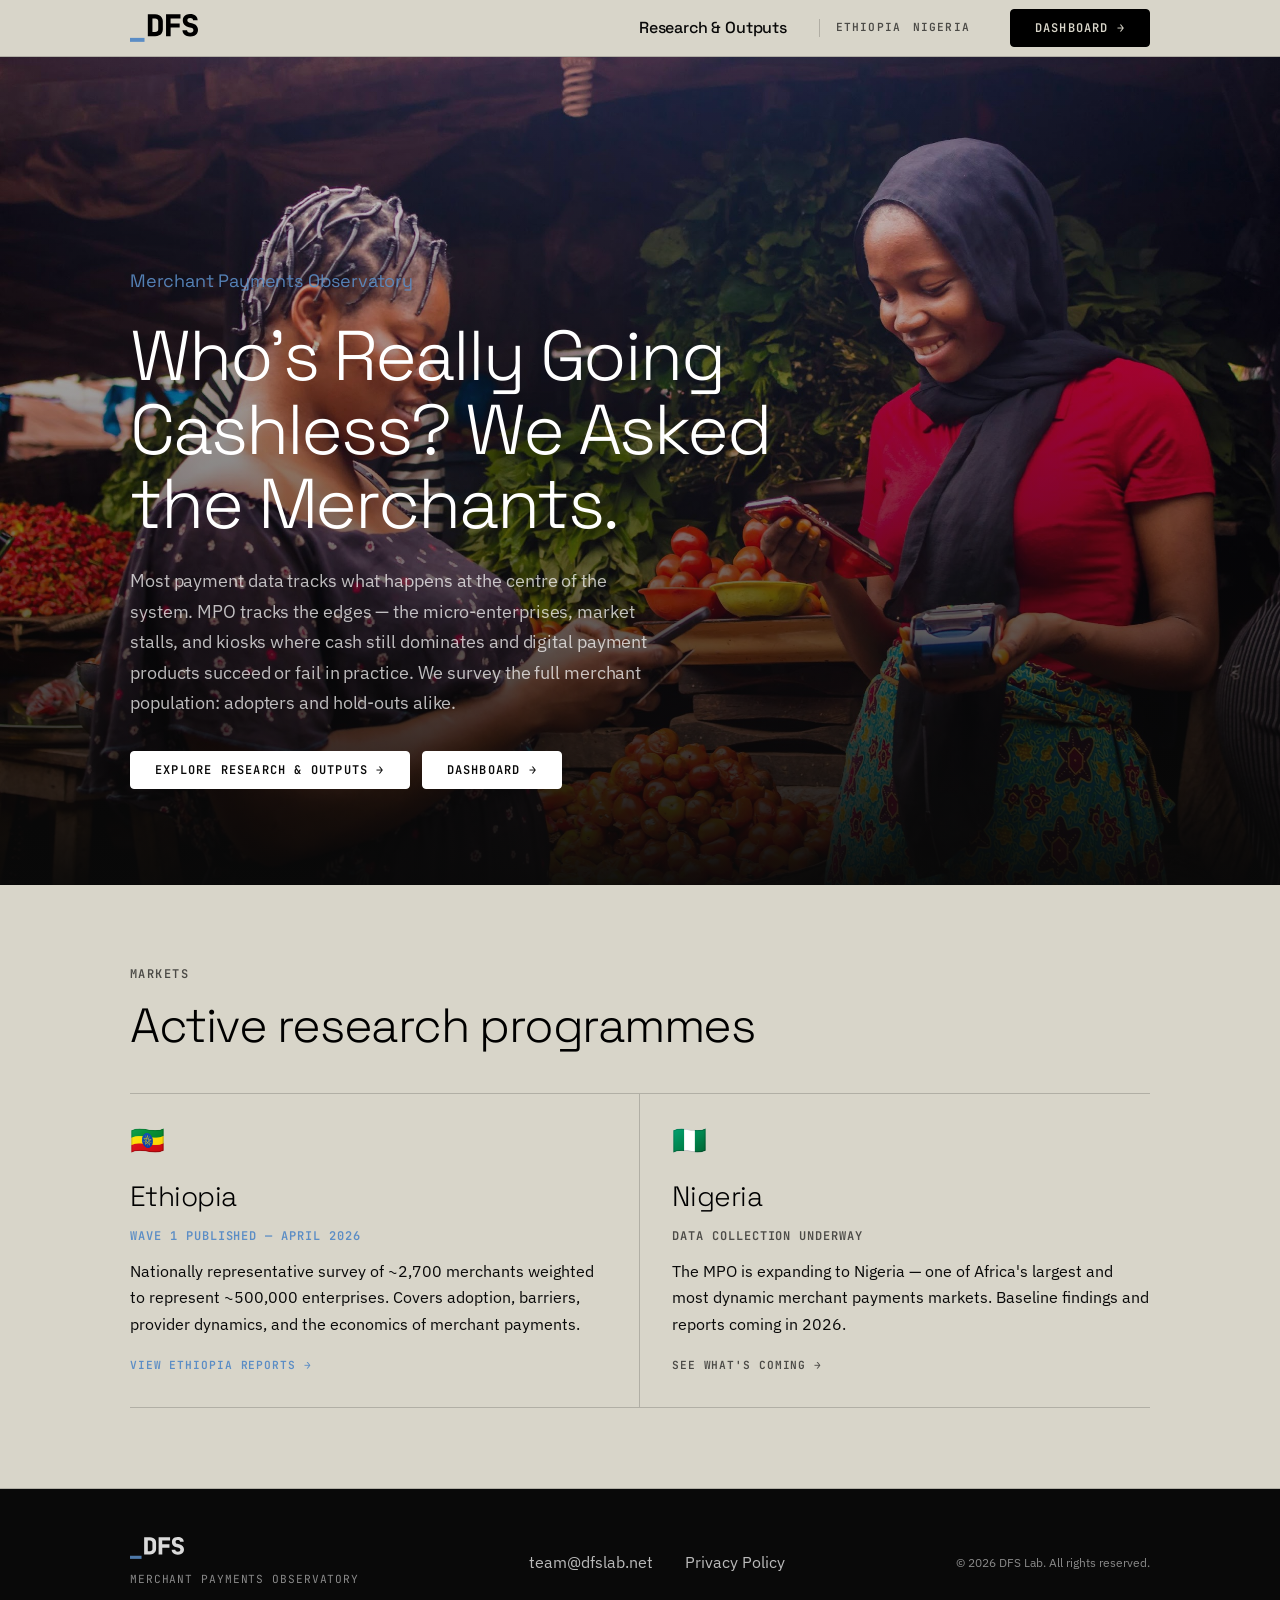
==== commit 9da259c0: "Make Dashboard button prominent and add to navbar sitewide Co-Authored-By: Claude Sonnet 4.6 <norepl" ====
--- a/index.html
+++ b/index.html
@@ -43,6 +43,7 @@
               <a href="research.html#ethiopia" class="nav__country-link">Ethiopia</a>
               <a href="research.html#nigeria" class="nav__country-link">Nigeria</a>
             </div>
+            <a href="http://mpodashboard.dfslab.net/dashboard" class="btn btn--primary nav__cta" target="_blank" rel="noopener">Dashboard →</a>
           </div>
         </nav>
       </div>
@@ -74,7 +75,7 @@
                 Explore Research &amp; Outputs →
               </a>
 
-              <a href="http://mpodashboard.dfslab.net/dashboard" class="btn btn--outline" target="_blank" rel="noopener">
+              <a href="http://mpodashboard.dfslab.net/dashboard" class="btn btn--primary" target="_blank" rel="noopener">
                 Dashboard →
               </a>
 
--- a/style.css
+++ b/style.css
@@ -207,6 +207,12 @@
   outline: 2px solid var(--color-accent);
   outline-offset: 3px;
   border-radius: var(--radius-sm);
+}
+
+/* CTA button sitting inside the nav */
+.nav__cta {
+  margin-left: var(--sp-2);
+  padding: var(--sp-2) var(--sp-5);
 }
 
 /* Country sub-links in nav */
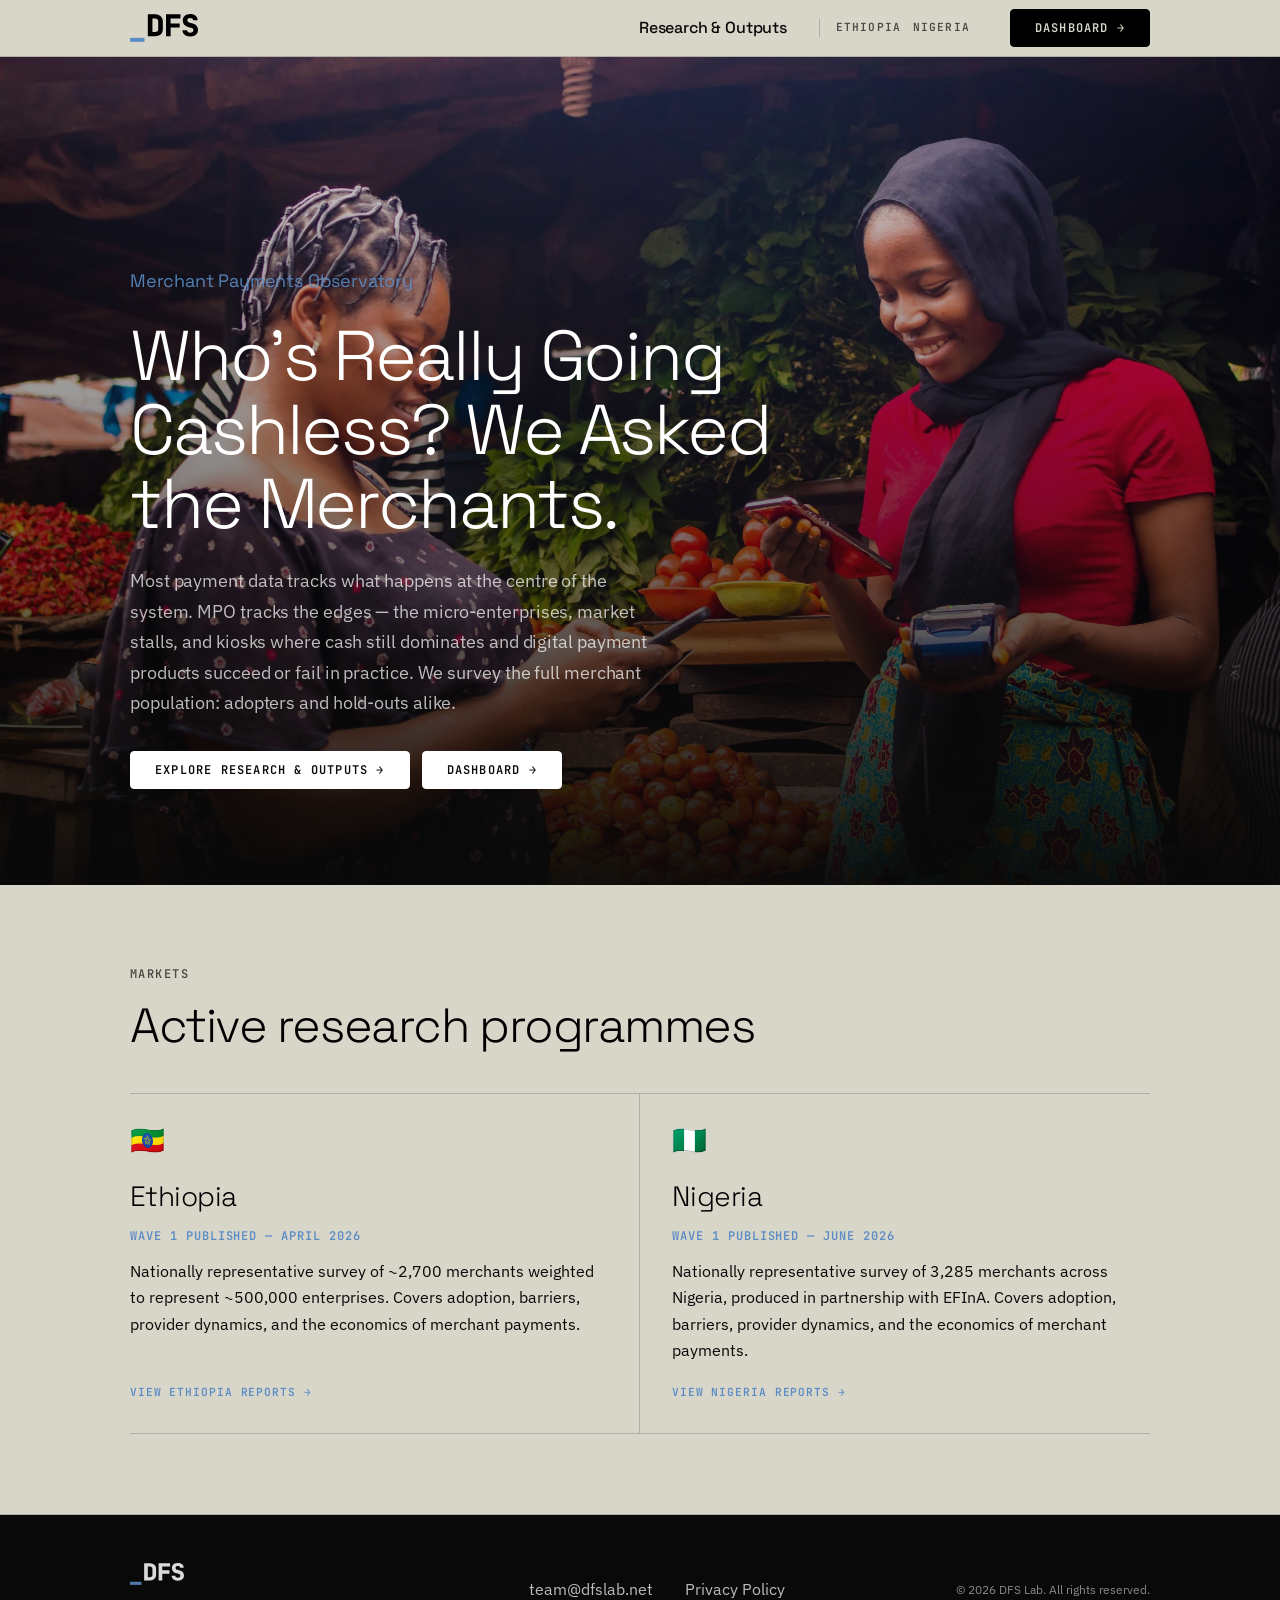
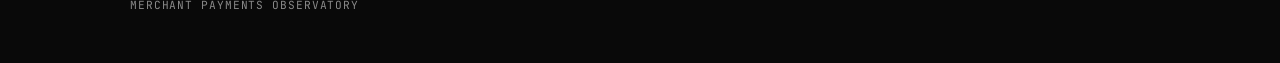
==== commit 76dd82ee: "Add Nigeria Wave 1 reports and update homepage country card - Flagship report and launch deck for Ni" ====
--- a/index.html
+++ b/index.html
@@ -113,20 +113,20 @@
               </span>
             </a>
 
-            <!-- Nigeria — launching -->
-            <a href="research.html#nigeria" class="country-card">
+            <!-- Nigeria — live -->
+            <a href="research.html#nigeria" class="country-card country-card--active">
               <div class="country-card__flag">🇳🇬</div>
               <div class="country-card__body">
                 <p class="country-card__name">Nigeria</p>
-                <p class="country-card__status">Data collection underway</p>
+                <p class="country-card__status">Wave 1 published — June 2026</p>
                 <p class="country-card__desc">
-                  The MPO is expanding to Nigeria — one of Africa's largest and
-                  most dynamic merchant payments markets. Baseline findings
-                  and reports coming in 2026.
+                  Nationally representative survey of 3,285 merchants across Nigeria,
+                  produced in partnership with EFInA. Covers adoption, barriers,
+                  provider dynamics, and the economics of merchant payments.
                 </p>
               </div>
-              <span class="country-card__cta country-card__cta--muted">
-                See what's coming →
+              <span class="country-card__cta">
+                View Nigeria reports →
               </span>
             </a>
 
--- a/style.css
+++ b/style.css
@@ -681,12 +681,57 @@
 /* ============================================================
    MOBILE
    ============================================================ */
+
+/* Nav: hide country sub-links, tighten gap */
+@media (max-width: 639px) {
+  .nav__country-links {
+    display: none;
+  }
+
+  .nav__links {
+    gap: var(--sp-4);
+  }
+
+  .nav__cta {
+    margin-left: 0;
+    padding: var(--sp-2) var(--sp-4);
+  }
+
+  /* Shrink nav link text slightly so "Research & Outputs" + button fit */
+  .nav__link {
+    font-size: 0.875rem;
+  }
+}
+
+/* Very small screens: hide "Research & Outputs" text link, keep only Dashboard */
+@media (max-width: 400px) {
+  .nav__link {
+    display: none;
+  }
+}
+
 @media (max-width: 575px) {
   .hero {
     min-height: 85vh;
     padding-bottom: var(--sp-16);
     background-position: 60% 25%;
   }
+
+  /* Stack hero CTAs full-width on small phones */
+  .hero__ctas {
+    flex-direction: column;
+    align-items: stretch;
+  }
+
+  .hero__ctas .btn {
+    text-align: center;
+    justify-content: center;
+  }
+
+  /* Countries section: reduce padding */
+  .countries {
+    padding-block: var(--sp-12);
+  }
 }
 
 
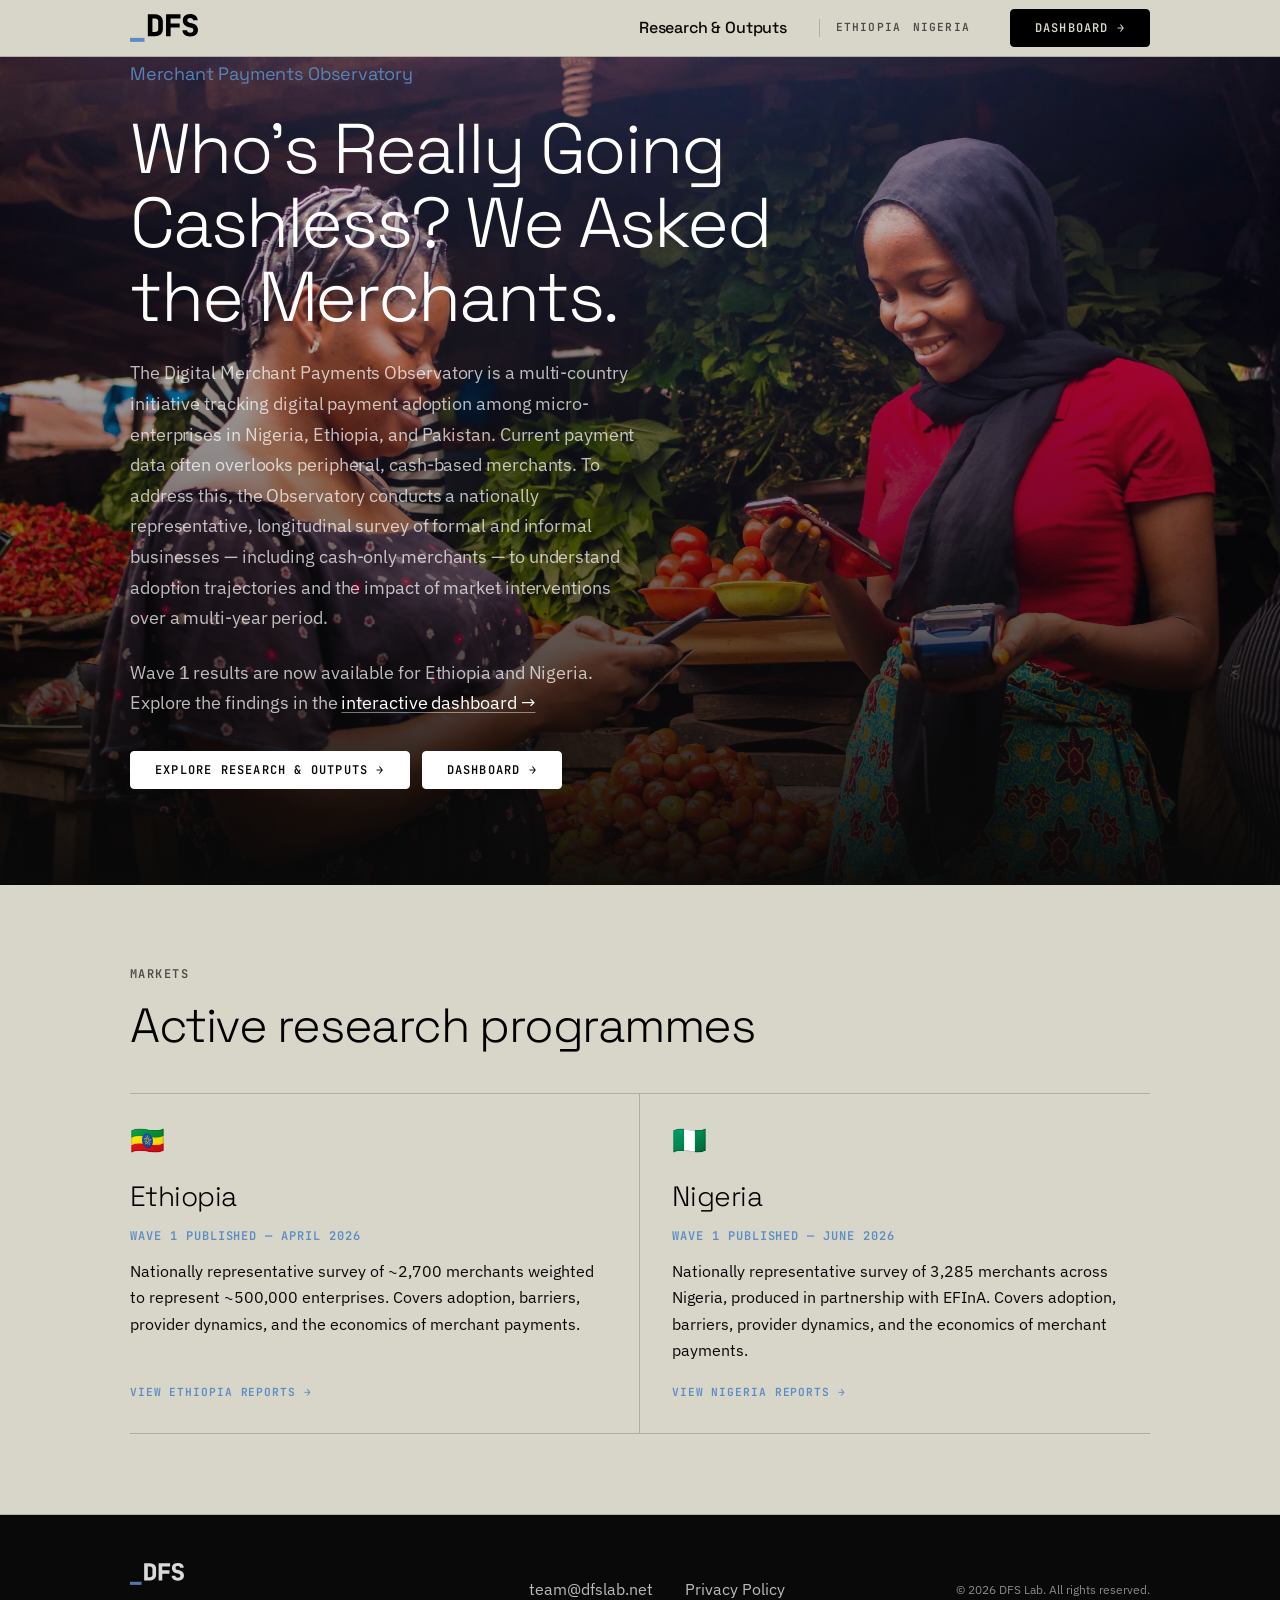
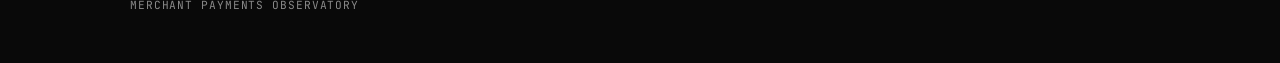
==== commit b8fdd864: "Update hero description and add Wave 1 dashboard callout Co-Authored-By: Claude Sonnet 4.6 <noreply@" ====
--- a/index.html
+++ b/index.html
@@ -62,11 +62,20 @@
             <h1 class="hero__title" id="hero-heading">Who's Really Going Cashless? We Asked the Merchants.</h1>
 
             <p class="hero__description">
-              Most payment data tracks what happens at the centre of the system.
-              MPO tracks the edges — the micro-enterprises, market stalls, and
-              kiosks where cash still dominates and digital payment products
-              succeed or fail in practice. We survey the full merchant
-              population: adopters and hold-outs alike.
+              The Digital Merchant Payments Observatory is a multi-country
+              initiative tracking digital payment adoption among micro-enterprises
+              in Nigeria, Ethiopia, and Pakistan. Current payment data often
+              overlooks peripheral, cash-based merchants. To address this, the
+              Observatory conducts a nationally representative, longitudinal
+              survey of formal and informal businesses — including cash-only
+              merchants — to understand adoption trajectories and the impact of
+              market interventions over a multi-year period.
+            </p>
+
+            <p class="hero__description">
+              Wave 1 results are now available for Ethiopia and Nigeria.
+              Explore the findings in the
+              <a href="http://mpodashboard.dfslab.net/dashboard" target="_blank" rel="noopener" class="hero__text-link">interactive dashboard →</a>
             </p>
 
             <div class="hero__ctas">
--- a/style.css
+++ b/style.css
@@ -433,6 +433,18 @@
   letter-spacing: -0.005em;
 }
 
+.hero__text-link {
+  color: #FFFFFF;
+  text-decoration: underline;
+  text-underline-offset: 3px;
+  text-decoration-color: rgba(255, 255, 255, 0.45);
+  transition: text-decoration-color var(--transition);
+}
+
+.hero__text-link:hover {
+  text-decoration-color: rgba(255, 255, 255, 0.9);
+}
+
 .hero__ctas {
   display: flex;
   flex-wrap: wrap;
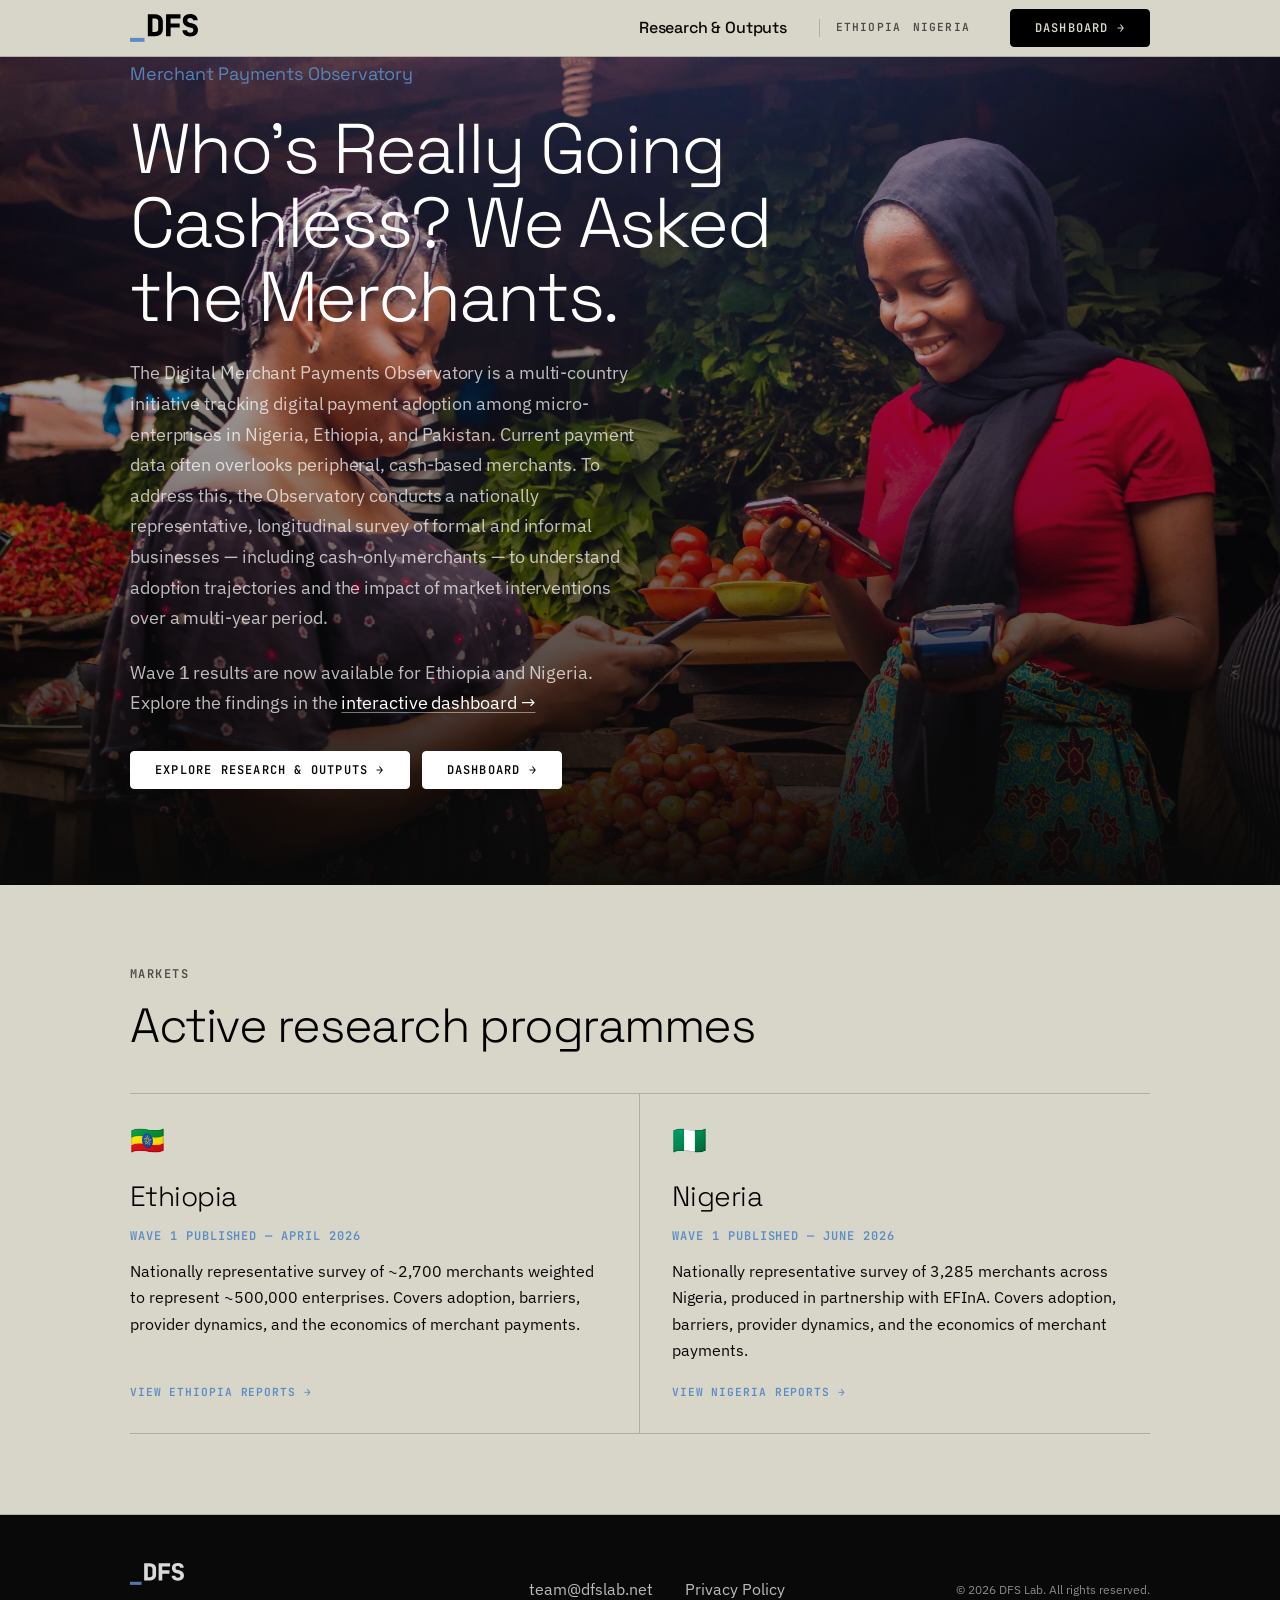
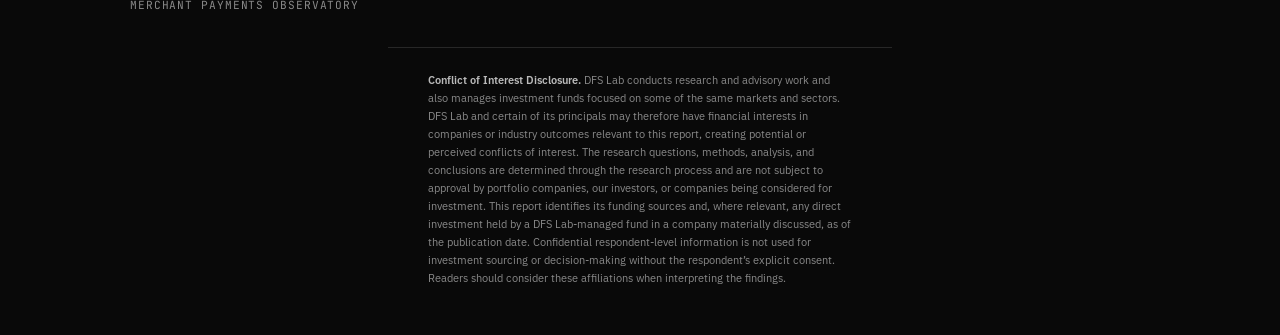
==== commit 838c80c6: "Update Nigeria flagship report to August 2026 revision, add COI disclosure Swap in the new Nigeria f" ====
--- a/index.html
+++ b/index.html
@@ -171,6 +171,28 @@
         </p>
 
       </div>
+
+      <div class="container footer__disclosure">
+        <p>
+          <strong>Conflict of Interest Disclosure.</strong> DFS Lab conducts
+          research and advisory work and also manages investment funds
+          focused on some of the same markets and sectors. DFS Lab and
+          certain of its principals may therefore have financial interests
+          in companies or industry outcomes relevant to this report,
+          creating potential or perceived conflicts of interest. The
+          research questions, methods, analysis, and conclusions are
+          determined through the research process and are not subject to
+          approval by portfolio companies, our investors, or companies
+          being considered for investment. This report identifies its
+          funding sources and, where relevant, any direct investment held
+          by a DFS Lab-managed fund in a company materially discussed, as
+          of the publication date. Confidential respondent-level
+          information is not used for investment sourcing or
+          decision-making without the respondent&rsquo;s explicit consent.
+          Readers should consider these affiliations when interpreting the
+          findings.
+        </p>
+      </div>
     </footer>
 
   </body>
--- a/style.css
+++ b/style.css
@@ -689,6 +689,21 @@
   .footer__legal { text-align: right; white-space: nowrap; }
 }
 
+.footer__disclosure {
+  margin-top: var(--sp-8);
+  padding-top: var(--sp-6);
+  border-top: 1px solid rgba(255, 255, 255, 0.12);
+  max-width: 72ch;
+  font-size: 0.7rem;
+  line-height: 1.6;
+  color: var(--mono-dark-muted);
+}
+
+.footer__disclosure strong {
+  color: var(--mono-dark-secondary);
+  font-weight: 600;
+}
+
 
 /* ============================================================
    MOBILE
